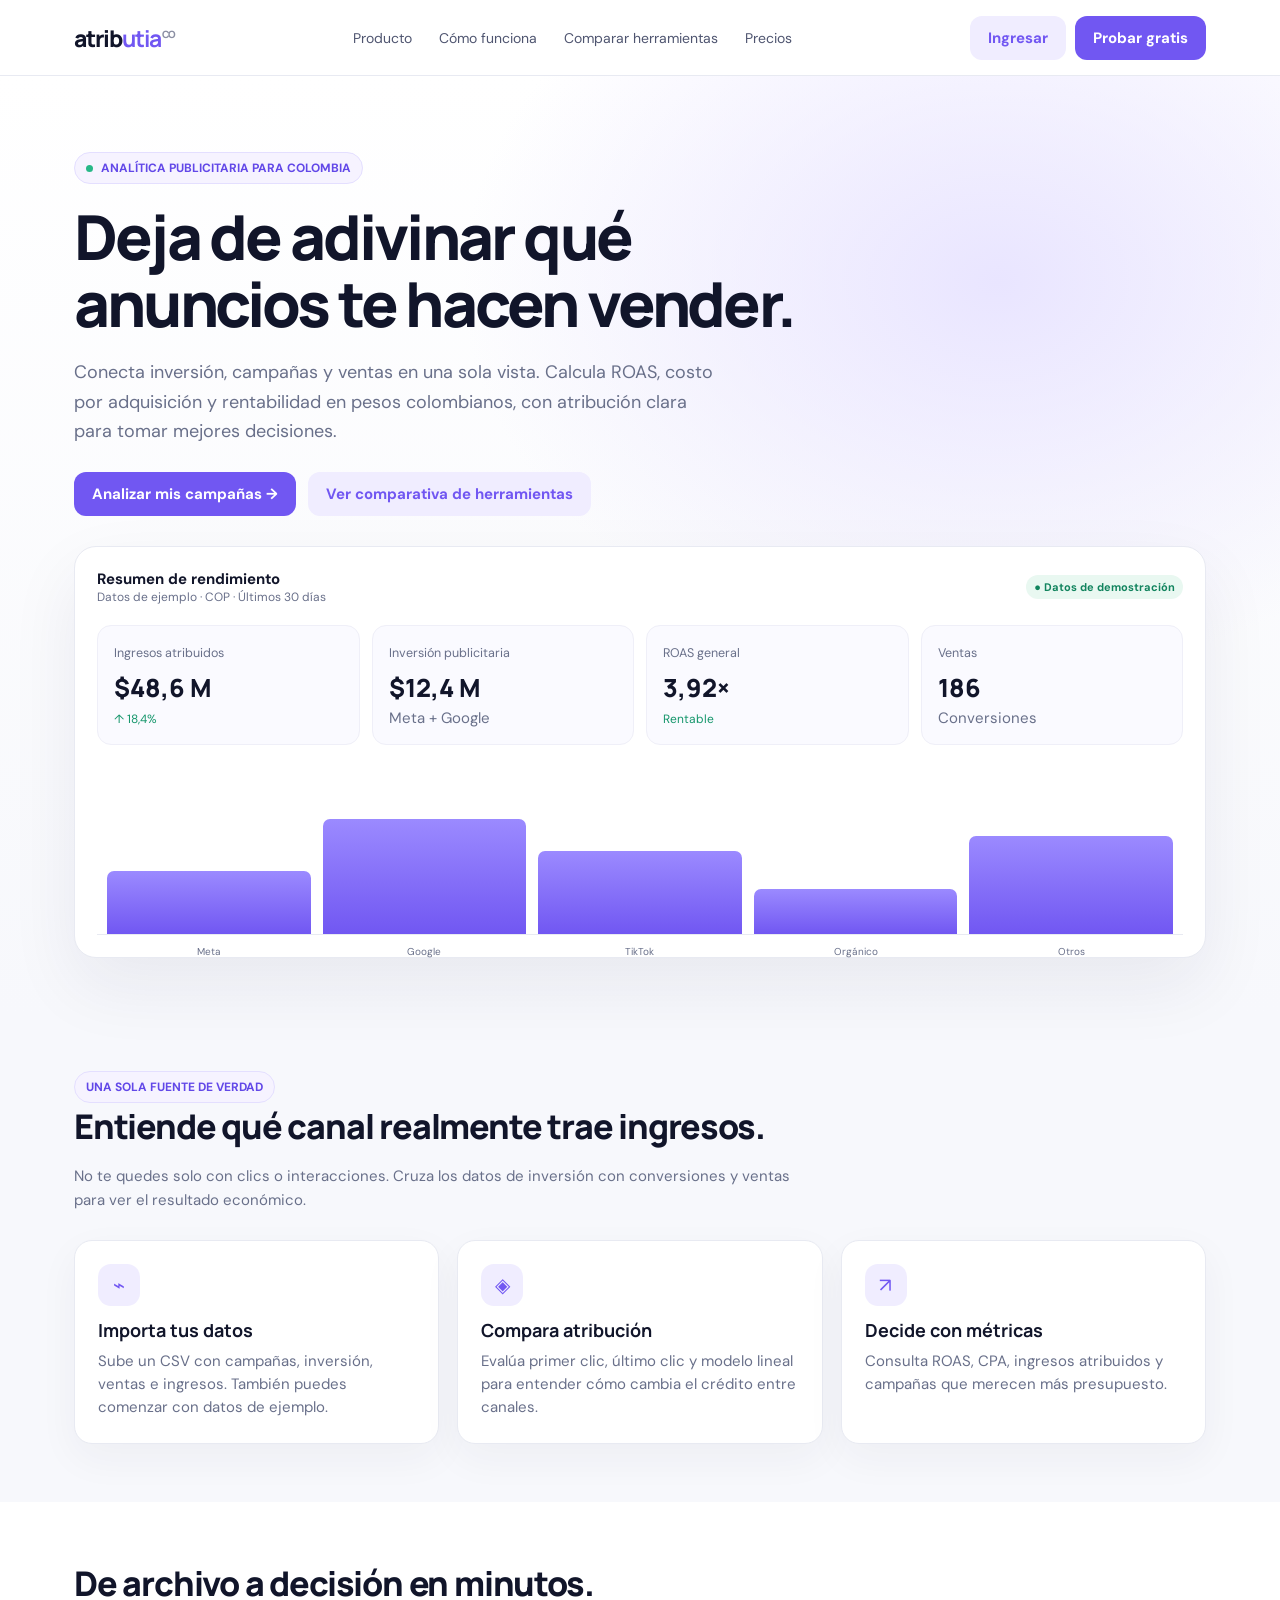
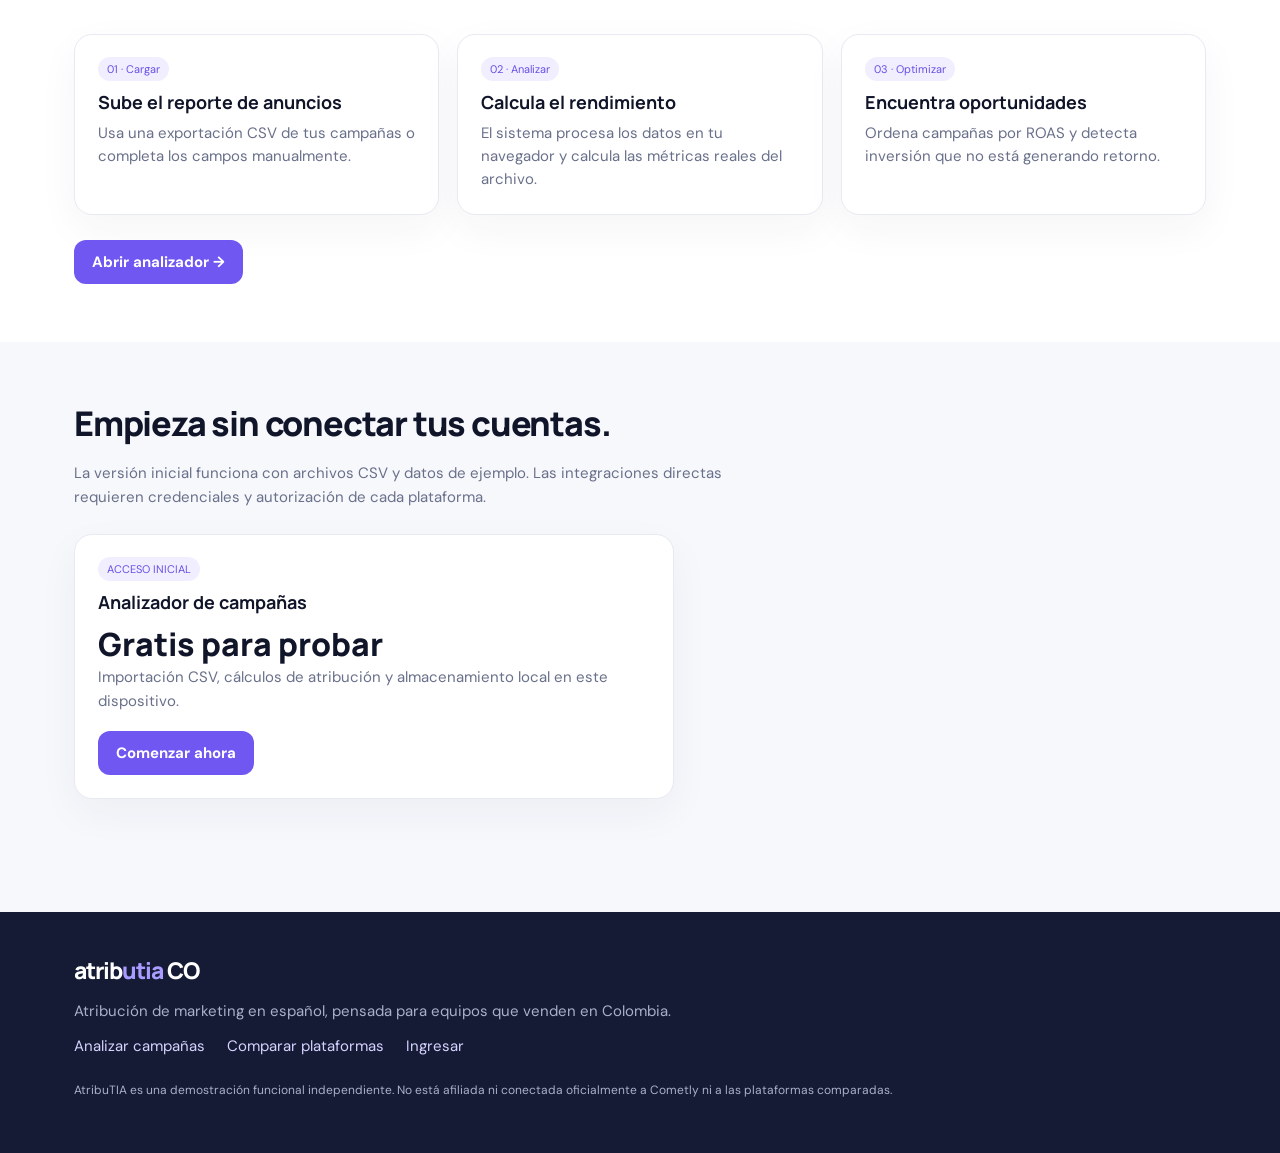
==== index.html @ ca038511 "Add files via upload" ====
<!doctype html><html lang="es-CO"><head><meta charset="utf-8"><meta name="viewport" content="width=device-width,initial-scale=1"><title>AtribuTIA Colombia | Atribución y analítica de marketing</title><meta name="description" content="Mide ROAS, CPA e ingresos atribuidos de tus campañas en Colombia. Analiza Meta Ads, Google Ads y otros canales en pesos colombianos."><meta property="og:type" content="website"><meta property="og:title" content="AtribuTIA Colombia | Atribución y analítica de marketing"><meta property="og:description" content="Mide ROAS, CPA e ingresos atribuidos de tus campañas en Colombia. Analiza Meta Ads, Google Ads y otros canales en pesos colombianos."><meta property="og:locale" content="es_CO"><link rel="canonical" href="https://atributia.co/"><link rel="stylesheet" href="/styles.css"><script defer src="/app.js"></script></head><body><header class="top"><div class="wrap nav"><a class="logo" href="/">atrib<b>utia</b><sup style="font-size:10px;color:#8b8fa3"> CO</sup></a><nav class="links"><a href="/#producto">Producto</a><a href="/#como-funciona">Cómo funciona</a><a href="/compare">Comparar herramientas</a><a href="/#precios">Precios</a></nav><div style="display:flex;gap:9px"><a class="btn ghost" href="/login">Ingresar</a><a class="btn" href="/app">Probar gratis</a></div></div></header><main><section class="hero"><div class="wrap"><span class="eyebrow"><i class="dot"></i> ANALÍTICA PUBLICITARIA PARA COLOMBIA</span><h1>Deja de adivinar qué anuncios te hacen vender.</h1><p>Conecta inversión, campañas y ventas en una sola vista. Calcula ROAS, costo por adquisición y rentabilidad en pesos colombianos, con atribución clara para tomar mejores decisiones.</p><div class="actions"><a class="btn" href="/app">Analizar mis campañas →</a><a class="btn ghost" href="/compare">Ver comparativa de herramientas</a></div><div class="dashboard"><div class="dashhead"><div><strong>Resumen de rendimiento</strong><div class="muted" style="font-size:12px">Datos de ejemplo · COP · Últimos 30 días</div></div><span class="tag">● Datos de demostración</span></div><div class="metrics"><div class="metric"><small>Ingresos atribuidos</small><strong>$48,6 M</strong><span class="up">↑ 18,4%</span></div><div class="metric"><small>Inversión publicitaria</small><strong>$12,4 M</strong><span class="muted">Meta + Google</span></div><div class="metric"><small>ROAS general</small><strong>3,92×</strong><span class="up">Rentable</span></div><div class="metric"><small>Ventas</small><strong>186</strong><span class="muted">Conversiones</span></div></div><div class="chart"><div class="bar" style="height:42%"><span>Meta</span></div><div class="bar" style="height:76%"><span>Google</span></div><div class="bar" style="height:55%"><span>TikTok</span></div><div class="bar" style="height:30%"><span>Orgánico</span></div><div class="bar" style="height:65%"><span>Otros</span></div></div></div></div></section><section class="section" id="producto"><div class="wrap"><span class="eyebrow">UNA SOLA FUENTE DE VERDAD</span><h2>Entiende qué canal realmente trae ingresos.</h2><p class="sub">No te quedes solo con clics o interacciones. Cruza los datos de inversión con conversiones y ventas para ver el resultado económico.</p><div class="grid"><article class="card"><div class="ico">⌁</div><h3>Importa tus datos</h3><p>Sube un CSV con campañas, inversión, ventas e ingresos. También puedes comenzar con datos de ejemplo.</p></article><article class="card"><div class="ico">◈</div><h3>Compara atribución</h3><p>Evalúa primer clic, último clic y modelo lineal para entender cómo cambia el crédito entre canales.</p></article><article class="card"><div class="ico">↗</div><h3>Decide con métricas</h3><p>Consulta ROAS, CPA, ingresos atribuidos y campañas que merecen más presupuesto.</p></article></div></div></section><section class="section" id="como-funciona" style="background:#fff"><div class="wrap"><h2>De archivo a decisión en minutos.</h2><div class="grid"><div class="card"><span class="pill">01 · Cargar</span><h3>Sube el reporte de anuncios</h3><p>Usa una exportación CSV de tus campañas o completa los campos manualmente.</p></div><div class="card"><span class="pill">02 · Analizar</span><h3>Calcula el rendimiento</h3><p>El sistema procesa los datos en tu navegador y calcula las métricas reales del archivo.</p></div><div class="card"><span class="pill">03 · Optimizar</span><h3>Encuentra oportunidades</h3><p>Ordena campañas por ROAS y detecta inversión que no está generando retorno.</p></div></div><div class="actions"><a class="btn" href="/app">Abrir analizador →</a></div></div></section><section class="section" id="precios"><div class="wrap"><h2>Empieza sin conectar tus cuentas.</h2><p class="sub">La versión inicial funciona con archivos CSV y datos de ejemplo. Las integraciones directas requieren credenciales y autorización de cada plataforma.</p><div class="card" style="max-width:600px;margin-top:25px"><span class="pill">ACCESO INICIAL</span><h3>Analizador de campañas</h3><strong style="font:800 32px Manrope">Gratis para probar</strong><p>Importación CSV, cálculos de atribución y almacenamiento local en este dispositivo.</p><a class="btn" href="/app" style="margin-top:18px">Comenzar ahora</a></div></div></section></main><footer class="footer"><div class="wrap"><div class="logo">atrib<span style="color:#a99bff">utia</span> CO</div><p>Atribución de marketing en español, pensada para equipos que venden en Colombia.</p><div style="display:flex;gap:22px;flex-wrap:wrap"><a href="/app">Analizar campañas</a><a href="/compare">Comparar plataformas</a><a href="/login">Ingresar</a></div><p class="notice" style="margin-top:25px">AtribuTIA es una demostración funcional independiente. No está afiliada ni conectada oficialmente a Cometly ni a las plataformas comparadas.</p></div></footer></body></html>
---- styles.css ----
@import url('https://fonts.googleapis.com/css2?family=DM+Sans:wght@400;500;600;700&family=Manrope:wght@400;500;600;700;800&display=swap');
:root{--ink:#11152a;--muted:#69708a;--line:#e8eaf2;--bg:#f7f8fc;--purple:#7157f2;--purple2:#8c7aff;--mint:#b9f3dd;--green:#15966b;--red:#d84d67;--navy:#151a35;--white:#fff;--shadow:0 14px 40px #24234a0c}
*{box-sizing:border-box}html{scroll-behavior:smooth}body{margin:0;background:var(--bg);color:var(--ink);font:15px 'DM Sans',sans-serif}a{color:inherit;text-decoration:none}button,input,select{font:inherit}button,.btn{border:0;border-radius:12px;padding:12px 18px;font-weight:700;cursor:pointer;transition:.2s;background:var(--purple);color:#fff;display:inline-flex;align-items:center;justify-content:center;gap:8px}.btn:hover,button:hover{transform:translateY(-2px);filter:brightness(1.05)}.btn.ghost{background:#f0edff;color:var(--purple)}.btn.dark{background:var(--navy)}.btn.white{background:white;color:var(--ink)}.wrap{max-width:1180px;margin:auto;padding:0 24px}.top{height:76px;background:#fff;border-bottom:1px solid var(--line);display:flex;align-items:center;position:sticky;top:0;z-index:10}.nav{display:flex;align-items:center;justify-content:space-between;width:100%}.logo{font:800 23px Manrope;letter-spacing:-1px}.logo b{color:var(--purple)}.links{display:flex;align-items:center;gap:27px;color:#4f5570;font-size:14px}.links a:hover{color:var(--purple)}.hero{padding:76px 0 55px;background:radial-gradient(ellipse at 78% 22%,#e9e5ff 0,transparent 38%),linear-gradient(180deg,#fff,#f7f8fc)}.eyebrow{display:inline-flex;gap:8px;align-items:center;border:1px solid #e4dfff;background:#f6f3ff;color:#6248e8;padding:7px 11px;border-radius:100px;font-size:12px;font-weight:700}.dot{width:7px;height:7px;border-radius:50%;background:#27b887}.hero h1{font:800 clamp(38px,5vw,62px)/1.08 Manrope;letter-spacing:-2.8px;max-width:780px;margin:20px 0}.hero p{color:var(--muted);font-size:18px;line-height:1.65;max-width:650px}.actions{display:flex;gap:12px;flex-wrap:wrap;margin-top:25px}.section{padding:58px 0}.section h2{font:800 34px Manrope;letter-spacing:-1.2px;margin:0 0 12px}.sub{color:var(--muted);line-height:1.6;max-width:720px}.grid{display:grid;grid-template-columns:repeat(3,1fr);gap:18px;margin-top:28px}.card{background:#fff;border:1px solid var(--line);border-radius:18px;padding:23px;box-shadow:var(--shadow)}.card h3{font:700 18px Manrope;margin:12px 0 8px}.card p{color:var(--muted);line-height:1.55;margin:0}.ico{width:42px;height:42px;border-radius:13px;background:#f0edff;color:var(--purple);display:grid;place-items:center;font-size:20px}.dashboard{background:#fff;border:1px solid var(--line);border-radius:22px;padding:22px;box-shadow:0 28px 70px #20204a12;margin-top:30px}.dashhead{display:flex;justify-content:space-between;align-items:center;gap:15px;flex-wrap:wrap}.metrics{display:grid;grid-template-columns:repeat(4,1fr);gap:12px;margin:20px 0}.metric{background:#fafaff;border:1px solid #efeff8;border-radius:14px;padding:16px}.metric small{color:var(--muted)}.metric strong{display:block;font:800 25px Manrope;margin:8px 0 3px}.up{color:var(--green);font-size:12px}.chart{height:170px;display:flex;align-items:end;gap:12px;padding:18px 10px 0;border-bottom:1px solid var(--line)}.bar{flex:1;background:linear-gradient(180deg,#9b8aff,#7157f2);border-radius:7px 7px 0 0;min-width:12px;position:relative}.bar span{position:absolute;bottom:-24px;left:50%;transform:translateX(-50%);font-size:10px;color:var(--muted)}.tablewrap{overflow:auto;margin-top:20px}table{width:100%;border-collapse:collapse;min-width:650px}th,td{text-align:left;padding:13px 14px;border-bottom:1px solid var(--line);font-size:13px}th{color:var(--muted);font-weight:600;background:#fafaff}td strong{font-weight:700}.tag{padding:5px 8px;border-radius:20px;background:#e9f8f1;color:#12845e;font-size:11px;font-weight:700}.muted{color:var(--muted)}.tool{background:#fff;border:1px solid var(--line);border-radius:20px;padding:25px;margin-top:22px}.fields{display:grid;grid-template-columns:repeat(3,1fr);gap:14px}.field label{display:block;font-size:12px;color:var(--muted);margin-bottom:7px;font-weight:700}.field input,.field select{width:100%;padding:12px;border:1px solid #dfe2ee;border-radius:10px;background:#fff;color:var(--ink)}.drop{border:1.5px dashed #b9b2ee;background:#faf9ff;padding:25px;text-align:center;border-radius:15px;margin:18px 0}.drop input{max-width:100%}.result{display:none;margin-top:20px}.result.show{display:block}.verdict{padding:16px;border-radius:13px;background:#edfaf4;color:#167e5d;margin:15px 0}.footer{background:var(--navy);color:#fff;padding:42px 0;margin-top:55px}.footer p{color:#aab0c8}.footer a{color:#d7d3ff}.compare-list{display:grid;grid-template-columns:repeat(2,1fr);gap:15px;margin-top:28px}.compare-item{display:flex;justify-content:space-between;gap:15px;align-items:center;background:white;border:1px solid var(--line);border-radius:15px;padding:19px}.compare-item p{font-size:13px;color:var(--muted);margin:6px 0 0}.pill{font-size:11px;background:#f1efff;color:#684fe7;padding:5px 9px;border-radius:30px}.faq details{background:white;border:1px solid var(--line);border-radius:12px;padding:16px;margin:10px 0}.faq summary{font-weight:700;cursor:pointer}.faq p{color:var(--muted);line-height:1.6}.auth{max-width:450px;margin:55px auto;background:white;border:1px solid var(--line);padding:30px;border-radius:20px}.auth input{width:100%;padding:13px;border:1px solid var(--line);border-radius:10px;margin:7px 0 15px}.notice{font-size:12px;color:var(--muted);line-height:1.5}.hamb{display:none}
@media(max-width:800px){.links{display:none}.hamb{display:inline-flex}.grid{grid-template-columns:1fr}.metrics{grid-template-columns:repeat(2,1fr)}.fields{grid-template-columns:1fr}.compare-list{grid-template-columns:1fr}.hero{padding:50px 0 35px}.hero h1{letter-spacing:-1.7px}.section{padding:42px 0}.dashboard{padding:15px}.metric strong{font-size:21px}}
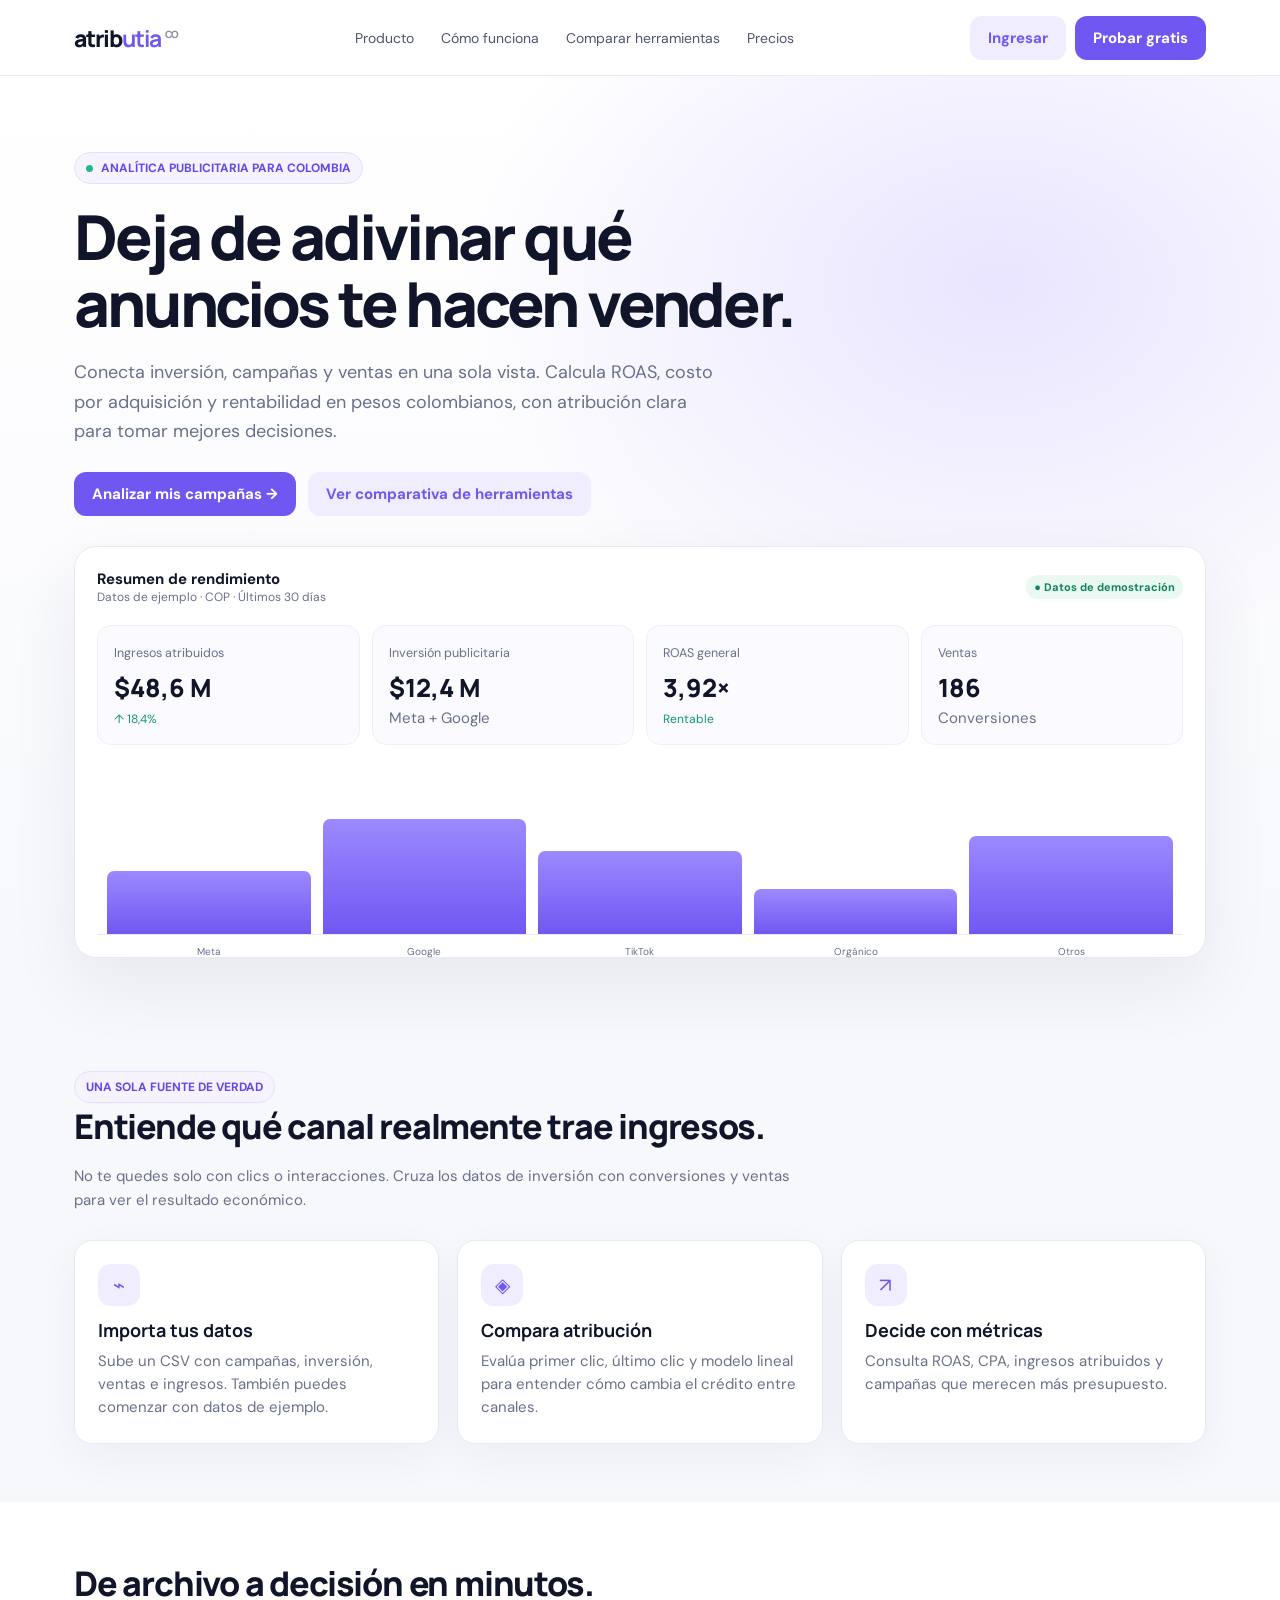
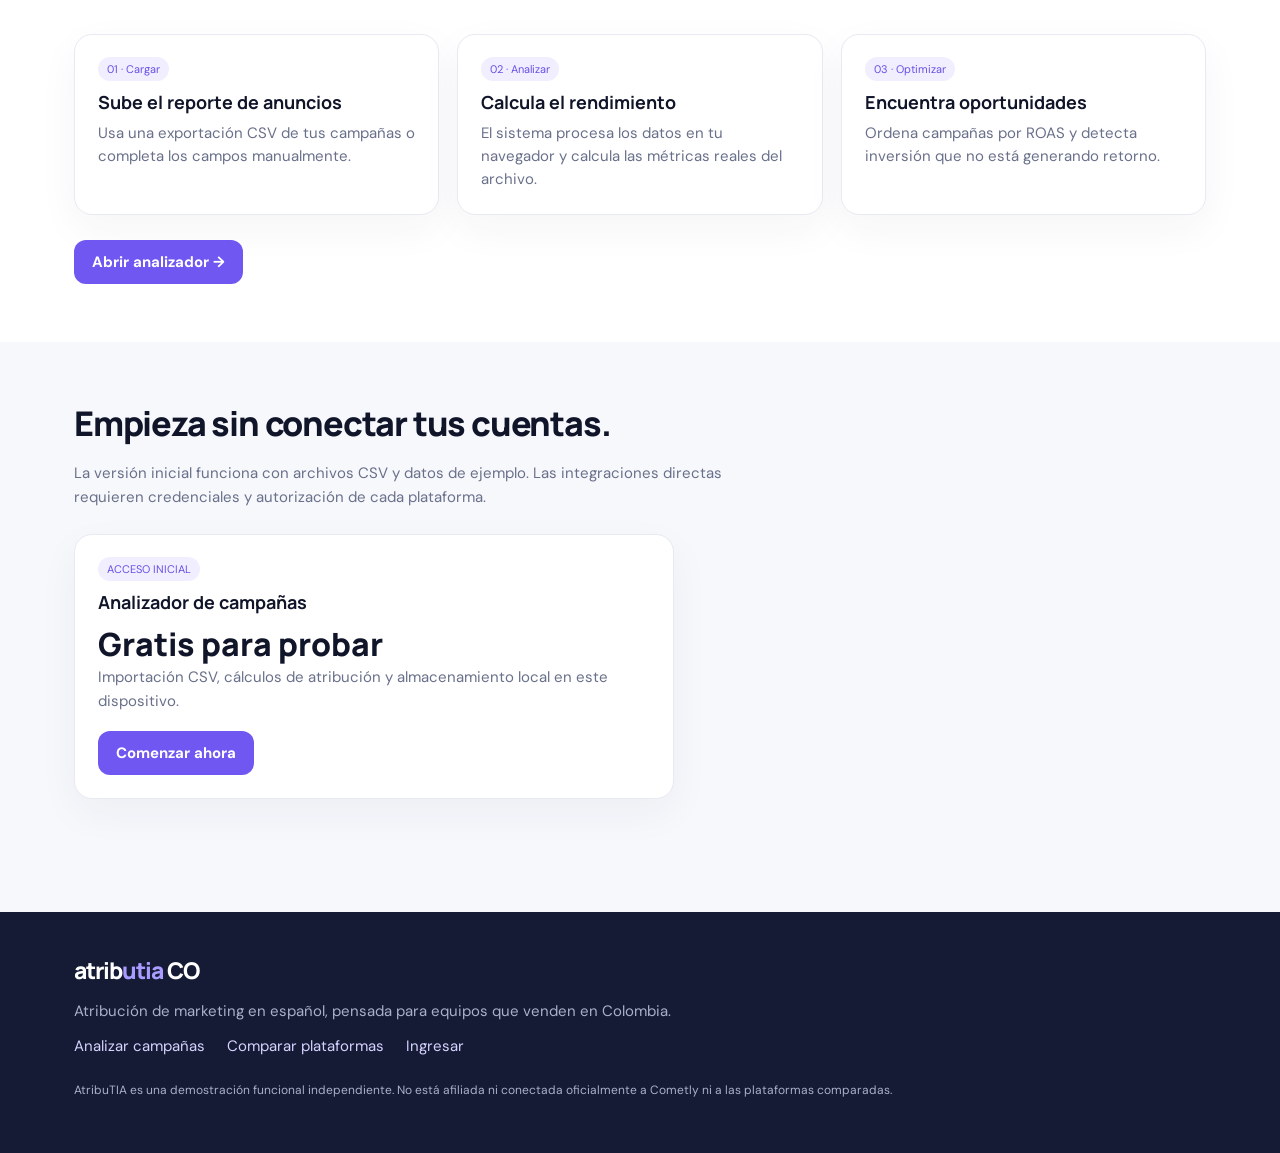
==== commit 5e513ebb: "Refactor index.html for improved structure and content Updated HTML structure and content for Atribu" ====
--- a/index.html
+++ b/index.html
@@ -1 +1,284 @@
-<!doctype html><html lang="es-CO"><head><meta charset="utf-8"><meta name="viewport" content="width=device-width,initial-scale=1"><title>AtribuTIA Colombia | Atribución y analítica de marketing</title><meta name="description" content="Mide ROAS, CPA e ingresos atribuidos de tus campañas en Colombia. Analiza Meta Ads, Google Ads y otros canales en pesos colombianos."><meta property="og:type" content="website"><meta property="og:title" content="AtribuTIA Colombia | Atribución y analítica de marketing"><meta property="og:description" content="Mide ROAS, CPA e ingresos atribuidos de tus campañas en Colombia. Analiza Meta Ads, Google Ads y otros canales en pesos colombianos."><meta property="og:locale" content="es_CO"><link rel="canonical" href="https://atributia.co/"><link rel="stylesheet" href="/styles.css"><script defer src="/app.js"></script></head><body><header class="top"><div class="wrap nav"><a class="logo" href="/">atrib<b>utia</b><sup style="font-size:10px;color:#8b8fa3"> CO</sup></a><nav class="links"><a href="/#producto">Producto</a><a href="/#como-funciona">Cómo funciona</a><a href="/compare">Comparar herramientas</a><a href="/#precios">Precios</a></nav><div style="display:flex;gap:9px"><a class="btn ghost" href="/login">Ingresar</a><a class="btn" href="/app">Probar gratis</a></div></div></header><main><section class="hero"><div class="wrap"><span class="eyebrow"><i class="dot"></i> ANALÍTICA PUBLICITARIA PARA COLOMBIA</span><h1>Deja de adivinar qué anuncios te hacen vender.</h1><p>Conecta inversión, campañas y ventas en una sola vista. Calcula ROAS, costo por adquisición y rentabilidad en pesos colombianos, con atribución clara para tomar mejores decisiones.</p><div class="actions"><a class="btn" href="/app">Analizar mis campañas →</a><a class="btn ghost" href="/compare">Ver comparativa de herramientas</a></div><div class="dashboard"><div class="dashhead"><div><strong>Resumen de rendimiento</strong><div class="muted" style="font-size:12px">Datos de ejemplo · COP · Últimos 30 días</div></div><span class="tag">● Datos de demostración</span></div><div class="metrics"><div class="metric"><small>Ingresos atribuidos</small><strong>$48,6 M</strong><span class="up">↑ 18,4%</span></div><div class="metric"><small>Inversión publicitaria</small><strong>$12,4 M</strong><span class="muted">Meta + Google</span></div><div class="metric"><small>ROAS general</small><strong>3,92×</strong><span class="up">Rentable</span></div><div class="metric"><small>Ventas</small><strong>186</strong><span class="muted">Conversiones</span></div></div><div class="chart"><div class="bar" style="height:42%"><span>Meta</span></div><div class="bar" style="height:76%"><span>Google</span></div><div class="bar" style="height:55%"><span>TikTok</span></div><div class="bar" style="height:30%"><span>Orgánico</span></div><div class="bar" style="height:65%"><span>Otros</span></div></div></div></div></section><section class="section" id="producto"><div class="wrap"><span class="eyebrow">UNA SOLA FUENTE DE VERDAD</span><h2>Entiende qué canal realmente trae ingresos.</h2><p class="sub">No te quedes solo con clics o interacciones. Cruza los datos de inversión con conversiones y ventas para ver el resultado económico.</p><div class="grid"><article class="card"><div class="ico">⌁</div><h3>Importa tus datos</h3><p>Sube un CSV con campañas, inversión, ventas e ingresos. También puedes comenzar con datos de ejemplo.</p></article><article class="card"><div class="ico">◈</div><h3>Compara atribución</h3><p>Evalúa primer clic, último clic y modelo lineal para entender cómo cambia el crédito entre canales.</p></article><article class="card"><div class="ico">↗</div><h3>Decide con métricas</h3><p>Consulta ROAS, CPA, ingresos atribuidos y campañas que merecen más presupuesto.</p></article></div></div></section><section class="section" id="como-funciona" style="background:#fff"><div class="wrap"><h2>De archivo a decisión en minutos.</h2><div class="grid"><div class="card"><span class="pill">01 · Cargar</span><h3>Sube el reporte de anuncios</h3><p>Usa una exportación CSV de tus campañas o completa los campos manualmente.</p></div><div class="card"><span class="pill">02 · Analizar</span><h3>Calcula el rendimiento</h3><p>El sistema procesa los datos en tu navegador y calcula las métricas reales del archivo.</p></div><div class="card"><span class="pill">03 · Optimizar</span><h3>Encuentra oportunidades</h3><p>Ordena campañas por ROAS y detecta inversión que no está generando retorno.</p></div></div><div class="actions"><a class="btn" href="/app">Abrir analizador →</a></div></div></section><section class="section" id="precios"><div class="wrap"><h2>Empieza sin conectar tus cuentas.</h2><p class="sub">La versión inicial funciona con archivos CSV y datos de ejemplo. Las integraciones directas requieren credenciales y autorización de cada plataforma.</p><div class="card" style="max-width:600px;margin-top:25px"><span class="pill">ACCESO INICIAL</span><h3>Analizador de campañas</h3><strong style="font:800 32px Manrope">Gratis para probar</strong><p>Importación CSV, cálculos de atribución y almacenamiento local en este dispositivo.</p><a class="btn" href="/app" style="margin-top:18px">Comenzar ahora</a></div></div></section></main><footer class="footer"><div class="wrap"><div class="logo">atrib<span style="color:#a99bff">utia</span> CO</div><p>Atribución de marketing en español, pensada para equipos que venden en Colombia.</p><div style="display:flex;gap:22px;flex-wrap:wrap"><a href="/app">Analizar campañas</a><a href="/compare">Comparar plataformas</a><a href="/login">Ingresar</a></div><p class="notice" style="margin-top:25px">AtribuTIA es una demostración funcional independiente. No está afiliada ni conectada oficialmente a Cometly ni a las plataformas comparadas.</p></div></footer></body></html>+
+<!DOCTYPE html>
+<html lang="es-CO">
+<head>
+  <meta charset="UTF-8">
+  <meta name="viewport" content="width=device-width, initial-scale=1">
+
+  <title>AtribuTIA Colombia | Atribución y analítica de marketing</title>
+
+  <meta name="description" content="Mide ROAS, CPA e ingresos atribuidos de tus campañas en Colombia. Analiza Meta Ads, Google Ads y otros canales en pesos colombianos.">
+
+  <meta property="og:type" content="website">
+  <meta property="og:title" content="AtribuTIA Colombia | Atribución y analítica de marketing">
+  <meta property="og:description" content="Mide ROAS, CPA e ingresos atribuidos de tus campañas en Colombia.">
+  <meta property="og:locale" content="es_CO">
+
+  <link rel="canonical" href="https://santiarenas2808-crypto.github.io/atributia-colombia/">
+
+  <!-- Archivos del proyecto -->
+  <link rel="stylesheet" href="./styles.css">
+  <script defer src="./app.js"></script>
+</head>
+
+<body>
+
+<header class="top">
+  <div class="wrap nav">
+
+    <a class="logo" href="./">
+      atrib<b>utia</b>
+      <sup style="font-size:10px;color:#8b8fa3">CO</sup>
+    </a>
+
+    <nav class="links">
+      <a href="./#producto">Producto</a>
+      <a href="./#como-funciona">Cómo funciona</a>
+      <a href="./compare/">Comparar herramientas</a>
+      <a href="./#precios">Precios</a>
+    </nav>
+
+    <div style="display:flex;gap:9px">
+      <a class="btn ghost" href="./login/">Ingresar</a>
+      <a class="btn" href="./app/">Probar gratis</a>
+    </div>
+
+  </div>
+</header>
+
+<main>
+
+  <!-- PRESENTACIÓN -->
+  <section class="hero">
+    <div class="wrap">
+
+      <span class="eyebrow">
+        <i class="dot"></i>
+        ANALÍTICA PUBLICITARIA PARA COLOMBIA
+      </span>
+
+      <h1>Deja de adivinar qué anuncios te hacen vender.</h1>
+
+      <p>
+        Conecta inversión, campañas y ventas en una sola vista.
+        Calcula ROAS, costo por adquisición y rentabilidad en pesos colombianos,
+        con atribución clara para tomar mejores decisiones.
+      </p>
+
+      <div class="actions">
+        <a class="btn" href="./app/">Analizar mis campañas →</a>
+        <a class="btn ghost" href="./compare/">Ver comparativa de herramientas</a>
+      </div>
+
+      <!-- PANEL DE RESULTADOS -->
+      <div class="dashboard">
+
+        <div class="dashhead">
+          <div>
+            <strong>Resumen de rendimiento</strong>
+            <div class="muted" style="font-size:12px">
+              Datos de ejemplo · COP · Últimos 30 días
+            </div>
+          </div>
+
+          <span class="tag">● Datos de demostración</span>
+        </div>
+
+        <div class="metrics">
+
+          <div class="metric">
+            <small>Ingresos atribuidos</small>
+            <strong>$48,6 M</strong>
+            <span class="up">↑ 18,4%</span>
+          </div>
+
+          <div class="metric">
+            <small>Inversión publicitaria</small>
+            <strong>$12,4 M</strong>
+            <span class="muted">Meta + Google</span>
+          </div>
+
+          <div class="metric">
+            <small>ROAS general</small>
+            <strong>3,92×</strong>
+            <span class="up">Rentable</span>
+          </div>
+
+          <div class="metric">
+            <small>Ventas</small>
+            <strong>186</strong>
+            <span class="muted">Conversiones</span>
+          </div>
+
+        </div>
+
+        <div class="chart">
+          <div class="bar" style="height:42%"><span>Meta</span></div>
+          <div class="bar" style="height:76%"><span>Google</span></div>
+          <div class="bar" style="height:55%"><span>TikTok</span></div>
+          <div class="bar" style="height:30%"><span>Orgánico</span></div>
+          <div class="bar" style="height:65%"><span>Otros</span></div>
+        </div>
+
+      </div>
+    </div>
+  </section>
+
+  <!-- PRODUCTO -->
+  <section class="section" id="producto">
+    <div class="wrap">
+
+      <span class="eyebrow">UNA SOLA FUENTE DE VERDAD</span>
+
+      <h2>Entiende qué canal realmente trae ingresos.</h2>
+
+      <p class="sub">
+        No te quedes solo con clics o interacciones.
+        Cruza los datos de inversión con conversiones y ventas
+        para ver el resultado económico.
+      </p>
+
+      <div class="grid">
+
+        <article class="card">
+          <div class="ico">⌁</div>
+          <h3>Importa tus datos</h3>
+          <p>
+            Sube un CSV con campañas, inversión, ventas e ingresos.
+            También puedes comenzar con datos de ejemplo.
+          </p>
+        </article>
+
+        <article class="card">
+          <div class="ico">◈</div>
+          <h3>Compara atribución</h3>
+          <p>
+            Evalúa primer clic, último clic y modelo lineal
+            para entender cómo cambia el crédito entre canales.
+          </p>
+        </article>
+
+        <article class="card">
+          <div class="ico">↗</div>
+          <h3>Decide con métricas</h3>
+          <p>
+            Consulta ROAS, CPA, ingresos atribuidos y campañas
+            que merecen más presupuesto.
+          </p>
+        </article>
+
+      </div>
+    </div>
+  </section>
+
+  <!-- CÓMO FUNCIONA -->
+  <section class="section" id="como-funciona" style="background:#fff">
+    <div class="wrap">
+
+      <h2>De archivo a decisión en minutos.</h2>
+
+      <div class="grid">
+
+        <div class="card">
+          <span class="pill">01 · Cargar</span>
+          <h3>Sube el reporte de anuncios</h3>
+          <p>
+            Usa una exportación CSV de tus campañas
+            o completa los campos manualmente.
+          </p>
+        </div>
+
+        <div class="card">
+          <span class="pill">02 · Analizar</span>
+          <h3>Calcula el rendimiento</h3>
+          <p>
+            El sistema procesa los datos en tu navegador
+            y calcula las métricas reales del archivo.
+          </p>
+        </div>
+
+        <div class="card">
+          <span class="pill">03 · Optimizar</span>
+          <h3>Encuentra oportunidades</h3>
+          <p>
+            Ordena campañas por ROAS y detecta inversión
+            que no está generando retorno.
+          </p>
+        </div>
+
+      </div>
+
+      <div class="actions">
+        <a class="btn" href="./app/">Abrir analizador →</a>
+      </div>
+
+    </div>
+  </section>
+
+  <!-- PRECIOS -->
+  <section class="section" id="precios">
+    <div class="wrap">
+
+      <h2>Empieza sin conectar tus cuentas.</h2>
+
+      <p class="sub">
+        La versión inicial funciona con archivos CSV y datos de ejemplo.
+        Las integraciones directas requieren credenciales
+        y autorización de cada plataforma.
+      </p>
+
+      <div class="card" style="max-width:600px;margin-top:25px">
+
+        <span class="pill">ACCESO INICIAL</span>
+
+        <h3>Analizador de campañas</h3>
+
+        <strong style="font:800 32px Manrope">
+          Gratis para probar
+        </strong>
+
+        <p>
+          Importación CSV, cálculos de atribución
+          y almacenamiento local en este dispositivo.
+        </p>
+
+        <a class="btn" href="./app/" style="margin-top:18px">
+          Comenzar ahora
+        </a>
+
+      </div>
+    </div>
+  </section>
+
+</main>
+
+<!-- PIE DE PÁGINA -->
+<footer class="footer">
+  <div class="wrap">
+
+    <div class="logo">
+      atrib<span style="color:#a99bff">utia</span> CO
+    </div>
+
+    <p>
+      Atribución de marketing en español,
+      pensada para equipos que venden en Colombia.
+    </p>
+
+    <div style="display:flex;gap:22px;flex-wrap:wrap">
+      <a href="./app/">Analizar campañas</a>
+      <a href="./compare/">Comparar plataformas</a>
+      <a href="./login/">Ingresar</a>
+    </div>
+
+    <p class="notice" style="margin-top:25px">
+      AtribuTIA es una demostración funcional independiente.
+      No está afiliada ni conectada oficialmente a Cometly
+      ni a las plataformas comparadas.
+    </p>
+
+  </div>
+</footer>
+
+</body>
+</html>
